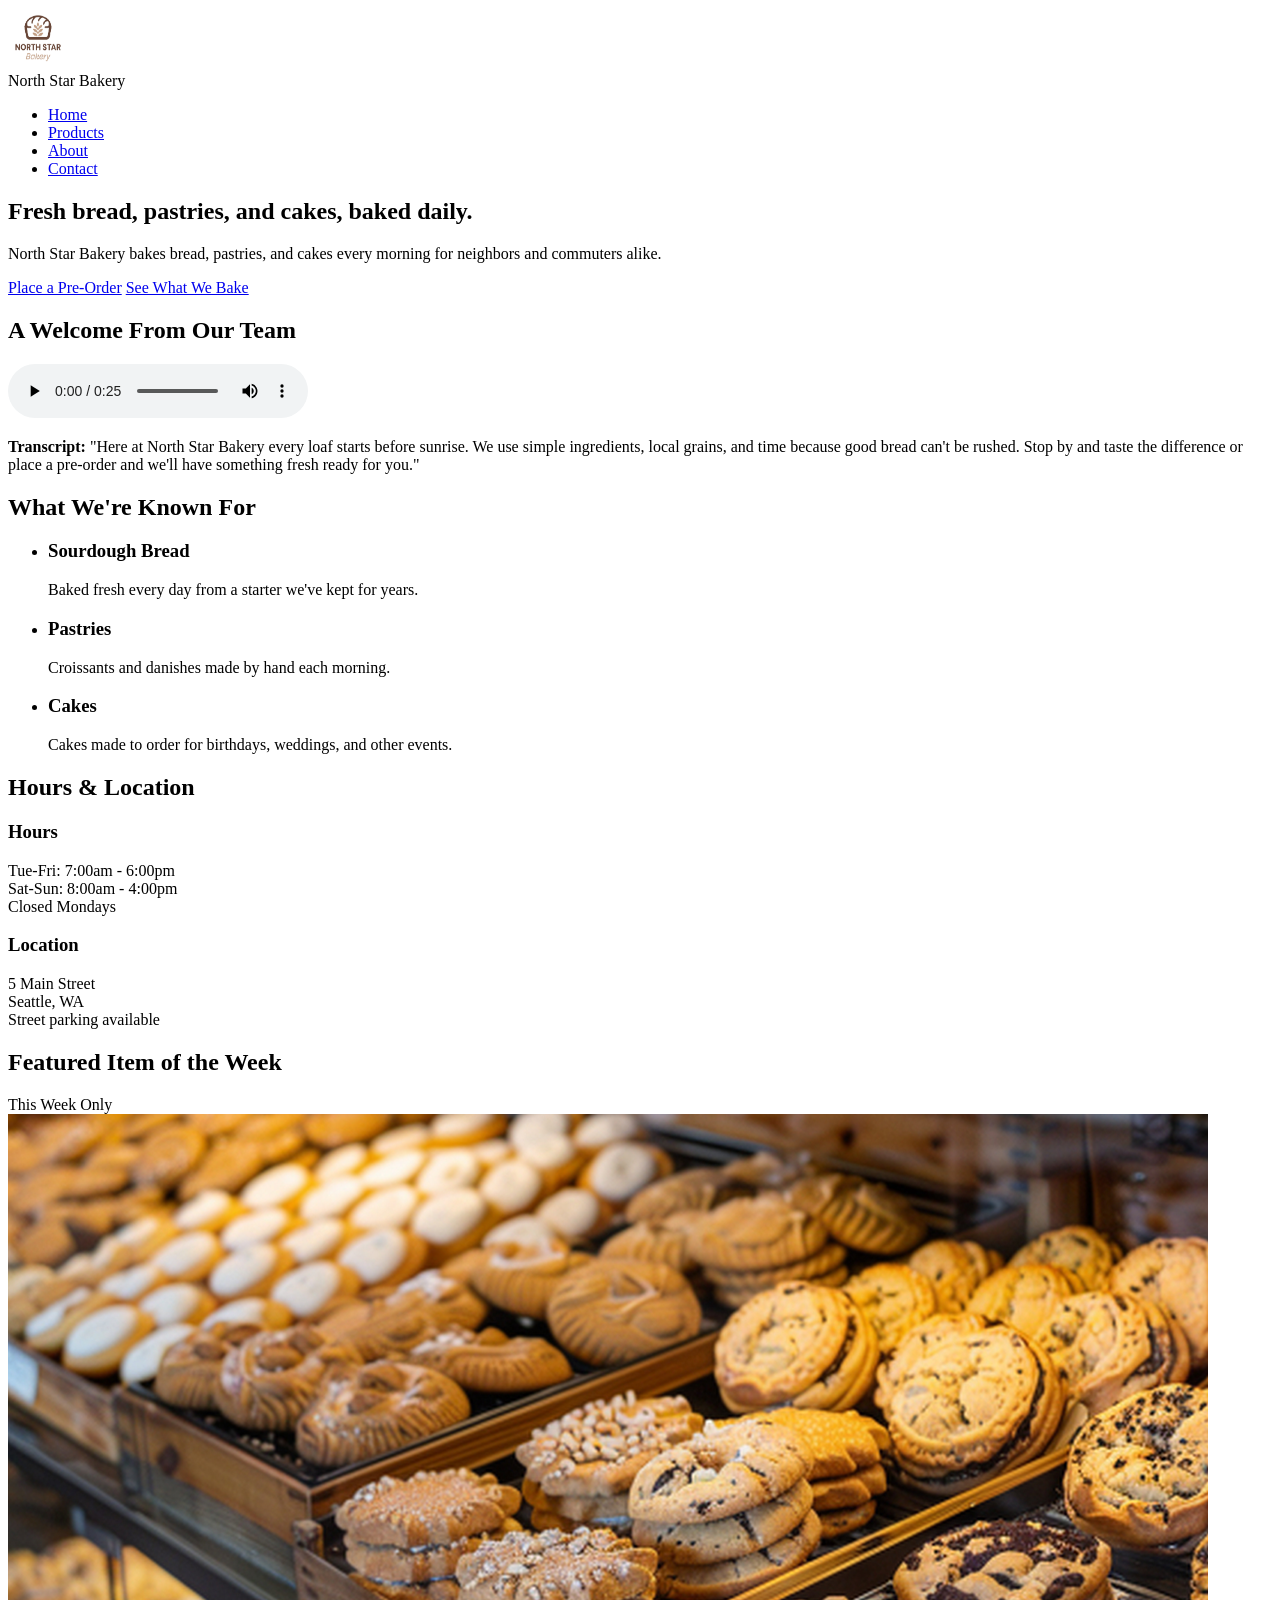
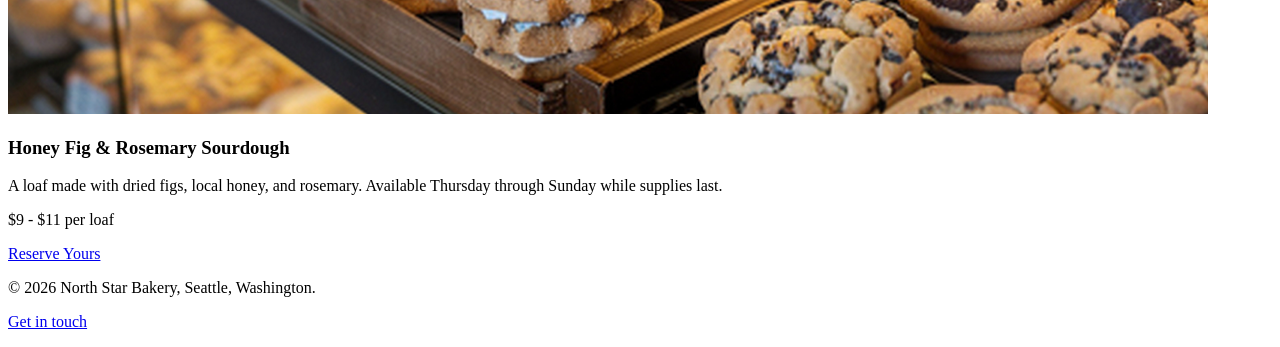
==== web_2_1/index.html @ 94419339 "init;" ====
<!DOCTYPE html>
<html lang="en">

<head>
  <meta charset="UTF-8">
  <meta name="viewport" content="width=device-width, initial-scale=1.0">
  <title>North Star Bakery | Bakery in Seattle, WA</title>
</head>

<body>

  <header>
    <div>
      <img src="assets/bakery-logo_c.png" alt="North Star Bakery logo" width="60" height="60">
      <div>North Star <span>Bakery</span></div>
    </div>
    <nav>
      <ul>
        <li><a href="index.html">Home</a></li>
        <li><a href="products.html">Products</a></li>
        <li><a href="about.html">About</a></li>
        <li><a href="contact.html">Contact</a></li>
      </ul>
    </nav>
  </header>

  <main>

    <section>
      <h1>Fresh bread, pastries, and cakes, baked daily.</h1>
      <p>North Star Bakery bakes bread, pastries, and cakes every morning for neighbors and commuters alike.</p>
      <a href="contact.html">Place a Pre-Order</a>
      <a href="products.html">See What We Bake</a>

      <h2>A Welcome From Our Team</h2>
      <audio controls>
        <source src="assets/bakery-welcome_c.mp3" type="audio/mpeg">
        Your browser doesn't support embedded audio. You can
        <a href="assets/bakery-welcome_c.mp3">download the welcome message</a> instead.
      </audio>
      <p><strong>Transcript:</strong> "Here at North Star Bakery every loaf starts before
        sunrise. We use simple ingredients, local grains, and time because good bread can't be rushed. Stop by
        and taste the difference or place a pre-order and we'll have something fresh ready for you."</p>
    </section>

    <section>
      <h2>What We're Known For</h2>

      <ul>
        <li>
          <h3>Sourdough Bread</h3>
          <p>Baked fresh every day from a starter we've kept for years.</p>
        </li>
        <li>
          <h3>Pastries</h3>
          <p>Croissants and danishes made by hand each morning.</p>
        </li>
        <li>
          <h3>Cakes</h3>
          <p>Cakes made to order for birthdays, weddings, and other events.</p>
        </li>
      </ul>
    </section>

    <section>
      <h2>Hours & Location</h2>
      <div>
        <h3>Hours</h3>
        <p>Tue-Fri: 7:00am - 6:00pm<br>Sat-Sun: 8:00am - 4:00pm<br>Closed Mondays</p>
      </div>
      <div>
        <h3>Location</h3>
        <p>5 Main Street<br>
          Seattle, WA<br>
          Street parking available</p>
      </div>
    </section>

    <section>
      <h2>Featured Item of the Week</h2>
      <div>
        <span>This Week Only</span>
        <picture>
          <source media="(max-width: 640px)" srcset="assets/bakery-feature-small_c.png">
          <img src="assets/bakery-feature-large_c.png" alt="Honey fig and rosemary sourdough loaf" width="1200"
            height="600">
        </picture>
        <h3>Honey Fig & Rosemary Sourdough</h3>
        <p>A loaf made with dried figs, local honey, and rosemary. Available Thursday through Sunday while
          supplies
          last.</p>
        <p>$9 - $11 per loaf</p>
        <a href="contact.html">Reserve Yours</a>
      </div>
    </section>

  </main>

  <footer>
    <p>&copy; 2026 North Star Bakery, Seattle, Washington.</p>
    <p><a href="contact.html">Get in touch</a></p>
  </footer>

</body>

</html>
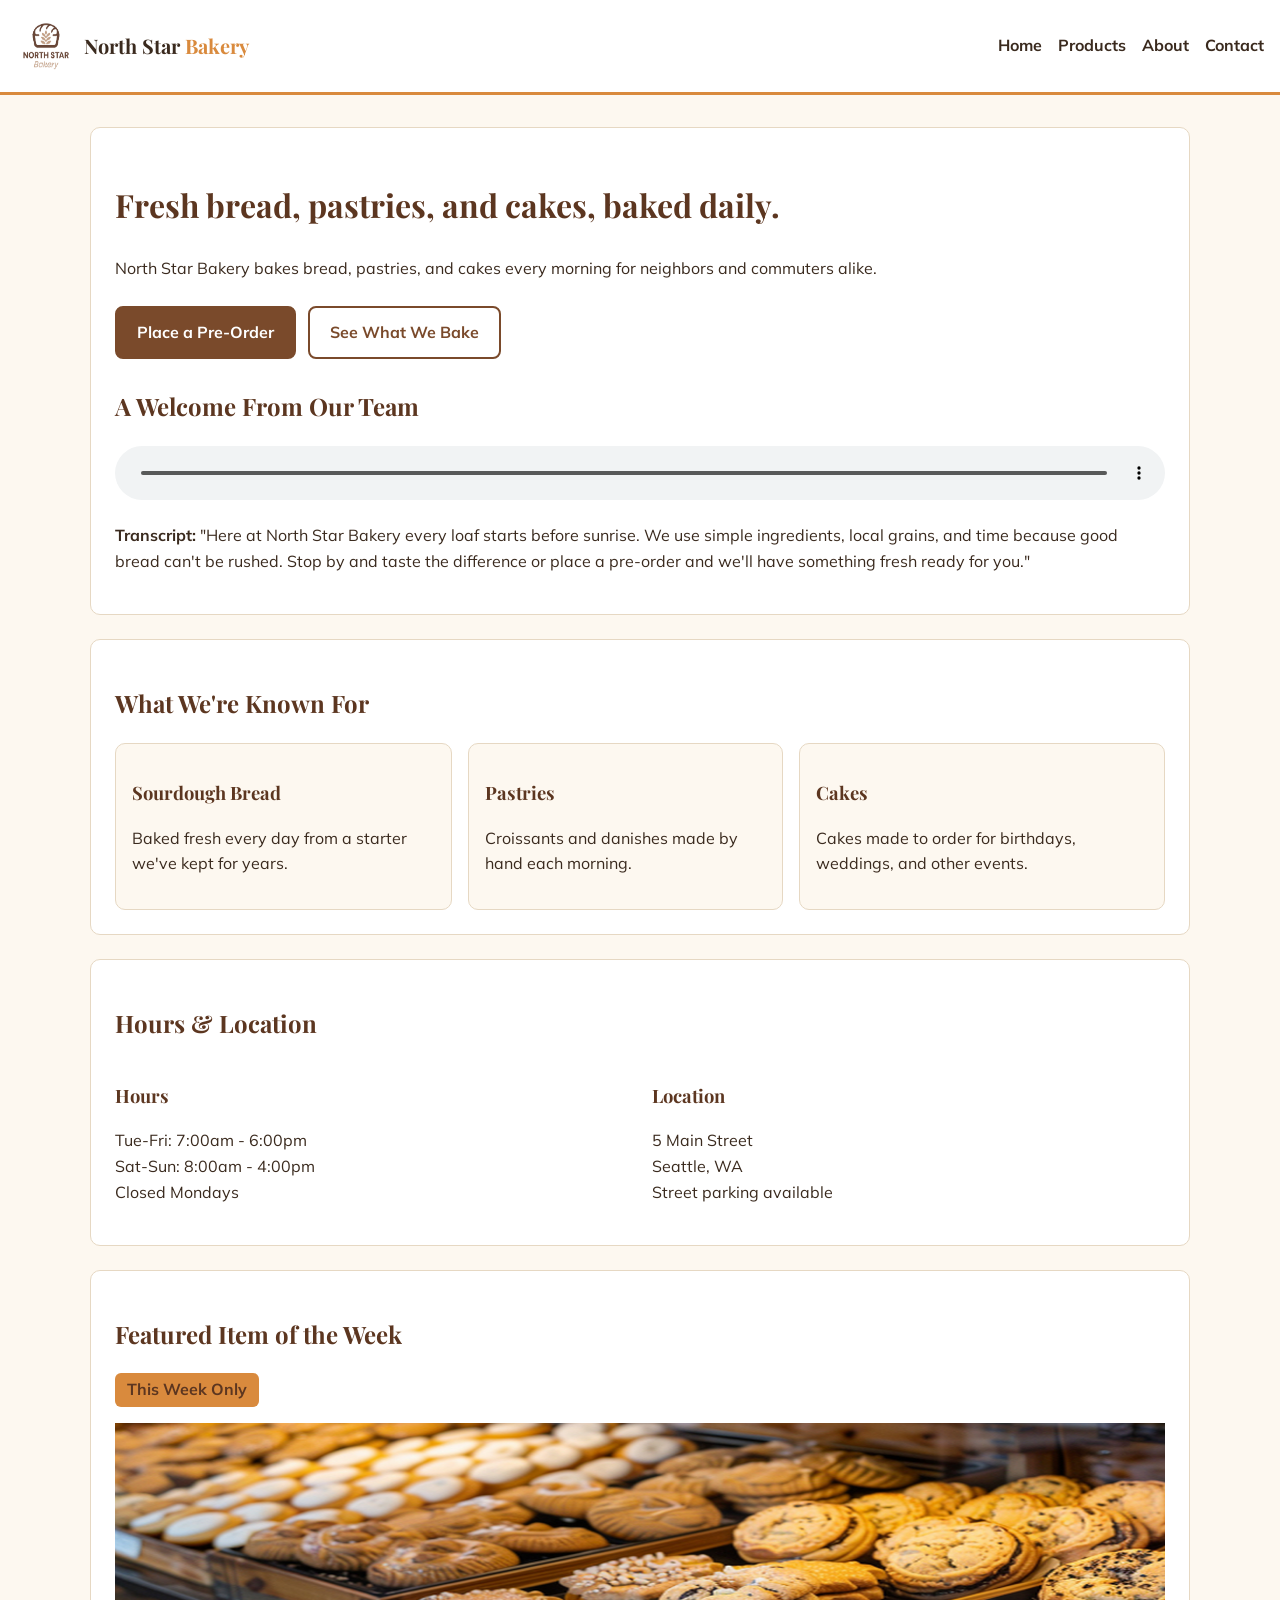
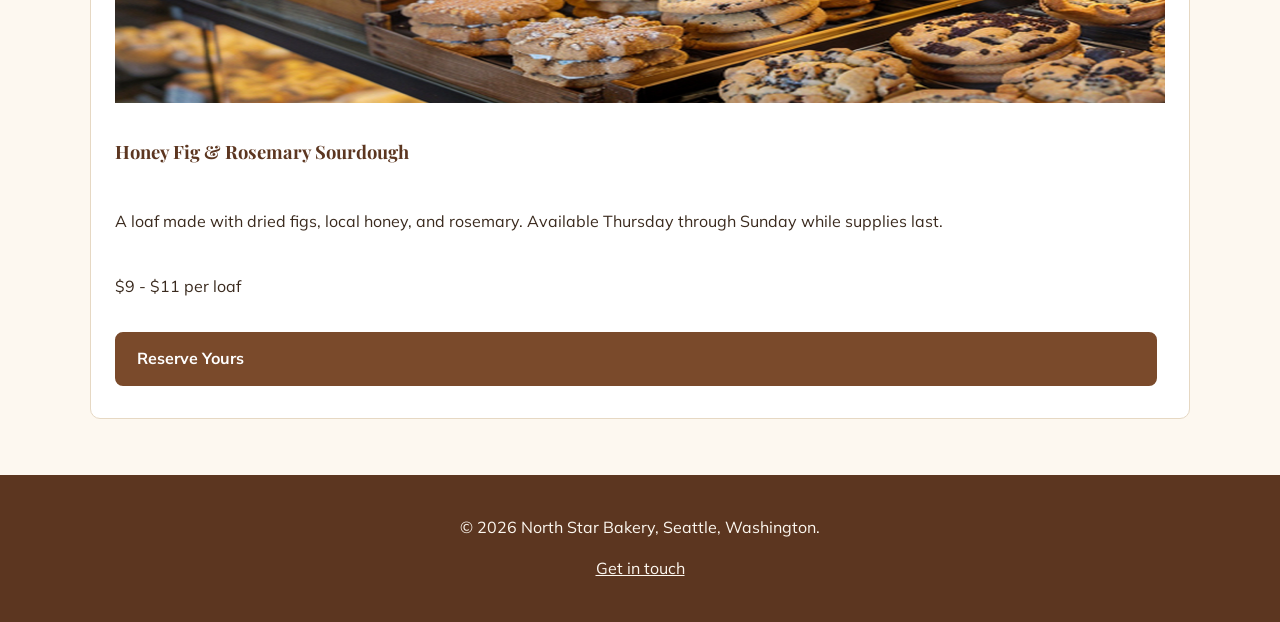
==== commit 87387ca2: "added CSS;" ====
--- a/web_2_1/index.html
+++ b/web_2_1/index.html
@@ -5,6 +5,8 @@
   <meta charset="UTF-8">
   <meta name="viewport" content="width=device-width, initial-scale=1.0">
   <title>North Star Bakery | Bakery in Seattle, WA</title>
+  <link href="https://fonts.googleapis.com/css2?family=Mulish:wght@400;600;700&family=Playfair+Display:wght@600;700&display=swap" rel="stylesheet">
+  <link rel="stylesheet" href="styles.css">
 </head>
 
 <body>
@@ -29,8 +31,8 @@
     <section>
       <h1>Fresh bread, pastries, and cakes, baked daily.</h1>
       <p>North Star Bakery bakes bread, pastries, and cakes every morning for neighbors and commuters alike.</p>
-      <a href="contact.html">Place a Pre-Order</a>
-      <a href="products.html">See What We Bake</a>
+      <a class="btn" href="contact.html">Place a Pre-Order</a>
+      <a class="btn btn-outline" href="products.html">See What We Bake</a>
 
       <h2>A Welcome From Our Team</h2>
       <audio controls>
@@ -64,22 +66,24 @@
 
     <section>
       <h2>Hours & Location</h2>
-      <div>
-        <h3>Hours</h3>
-        <p>Tue-Fri: 7:00am - 6:00pm<br>Sat-Sun: 8:00am - 4:00pm<br>Closed Mondays</p>
-      </div>
-      <div>
-        <h3>Location</h3>
-        <p>5 Main Street<br>
-          Seattle, WA<br>
-          Street parking available</p>
+      <div class="two-col">
+        <div>
+          <h3>Hours</h3>
+          <p>Tue-Fri: 7:00am - 6:00pm<br>Sat-Sun: 8:00am - 4:00pm<br>Closed Mondays</p>
+        </div>
+        <div>
+          <h3>Location</h3>
+          <p>5 Main Street<br>
+            Seattle, WA<br>
+            Street parking available</p>
+        </div>
       </div>
     </section>
 
     <section>
       <h2>Featured Item of the Week</h2>
-      <div>
-        <span>This Week Only</span>
+      <div class="feature-card">
+        <span class="badge">This Week Only</span>
         <picture>
           <source media="(max-width: 640px)" srcset="assets/bakery-feature-small_c.png">
           <img src="assets/bakery-feature-large_c.png" alt="Honey fig and rosemary sourdough loaf" width="1200"
@@ -90,7 +94,7 @@
           supplies
           last.</p>
         <p>$9 - $11 per loaf</p>
-        <a href="contact.html">Reserve Yours</a>
+        <a class="btn" href="contact.html">Reserve Yours</a>
       </div>
     </section>
 
@@ -103,4 +107,4 @@
 
 </body>
 
-</html>+</html>
--- a/web_2_1/styles.css
+++ b/web_2_1/styles.css
@@ -0,0 +1,384 @@
+/* North Star Bakery styles */
+
+/* colors used on this site:
+   background: #fdf8f0 (cream)
+   card background: #ffffff (white)
+   main brown: #7a4a2b
+   dark brown (headings/footer): #5c3620
+   accent orange: #d98a3d
+   text: #3a2a1e
+*/
+
+body {
+  margin: 0;
+  font-family: 'Mulish', Arial, sans-serif;
+  color: #3a2a1e;
+  background-color: #fdf8f0;
+  line-height: 1.6;
+}
+
+img,
+video {
+  max-width: 100%;
+}
+
+audio {
+  width: 100%;
+}
+
+a {
+  color: #7a4a2b;
+}
+
+h1,
+h2,
+h3 {
+  font-family: 'Playfair Display', Georgia, serif;
+  color: #5c3620;
+}
+
+h1 {
+  font-size: 2rem;
+}
+
+h2 {
+  font-size: 1.5rem;
+}
+
+h3 {
+  font-size: 1.15rem;
+}
+
+/* header and nav */
+
+header {
+  display: flex;
+  flex-direction: column;
+  align-items: center;
+  gap: 1rem;
+  padding: 1rem;
+  background-color: #ffffff;
+  border-bottom: 3px solid #d98a3d;
+}
+
+header > div {
+  display: flex;
+  align-items: center;
+  gap: 0.5rem;
+  font-family: 'Playfair Display', Georgia, serif;
+  font-weight: bold;
+  font-size: 1.25rem;
+}
+
+header span {
+  color: #d98a3d;
+}
+
+nav ul {
+  display: flex;
+  flex-wrap: wrap;
+  justify-content: center;
+  gap: 1rem;
+  list-style: none;
+  margin: 0;
+  padding: 0;
+}
+
+nav a {
+  text-decoration: none;
+  font-weight: bold;
+  color: #3a2a1e;
+}
+
+nav a:hover {
+  color: #7a4a2b;
+}
+
+/* page layout */
+
+main {
+  max-width: 1100px;
+  margin: 0 auto;
+  padding: 2rem 1rem;
+}
+
+section,
+main > div {
+  background-color: #ffffff;
+  border: 1px solid #e6d8c3;
+  border-radius: 10px;
+  padding: 1.5rem;
+  margin-bottom: 1.5rem;
+}
+
+/* buttons */
+
+.btn {
+  display: inline-block;
+  background-color: #7a4a2b;
+  color: #ffffff;
+  text-decoration: none;
+  font-weight: bold;
+  padding: 0.75rem 1.25rem;
+  border-radius: 8px;
+  border: 2px solid #7a4a2b;
+  margin: 0.5rem 0.5rem 0.5rem 0;
+}
+
+.btn:hover {
+  background-color: #5c3620;
+  border-color: #5c3620;
+}
+
+.btn-outline {
+  background-color: #ffffff;
+  color: #7a4a2b;
+}
+
+.btn-outline:hover {
+  background-color: #7a4a2b;
+  color: #ffffff;
+}
+
+button[type="submit"] {
+  background-color: #d98a3d;
+  color: #ffffff;
+  font-weight: bold;
+  font-size: 1rem;
+  border: none;
+  border-radius: 8px;
+  padding: 0.75rem 1.5rem;
+  cursor: pointer;
+}
+
+button[type="submit"]:hover {
+  background-color: #7a4a2b;
+}
+
+/* lists as cards, used for "What We're Known For" and "Our Sourcing Philosophy" */
+
+main ul {
+  display: flex;
+  flex-direction: column;
+  gap: 1rem;
+  list-style: none;
+  margin: 0;
+  padding: 0;
+}
+
+main ul li {
+  background-color: #fdf8f0;
+  border: 1px solid #e6d8c3;
+  border-radius: 10px;
+  padding: 1rem;
+}
+
+/* Hours & Location */
+
+.two-col {
+  display: flex;
+  flex-direction: column;
+  gap: 1.5rem;
+}
+
+.two-col > div {
+  flex: 1;
+}
+
+/* Featured item card */
+
+.feature-card {
+  display: flex;
+  flex-direction: column;
+  gap: 0.5rem;
+}
+
+.badge {
+  display: inline-block;
+  align-self: flex-start;
+  background-color: #d98a3d;
+  color: #5c3620;
+  font-weight: bold;
+  padding: 0.25rem 0.75rem;
+  border-radius: 6px;
+  margin-bottom: 0.5rem;
+}
+
+/* Meet the team */
+
+.team-grid {
+  display: flex;
+  flex-direction: column;
+  gap: 1rem;
+}
+
+.team-member {
+  flex: 1;
+  background-color: #fdf8f0;
+  border: 1px solid #e6d8c3;
+  border-radius: 10px;
+  padding: 1rem;
+  text-align: center;
+}
+
+.role {
+  color: #6b5b4d;
+  font-style: italic;
+}
+
+/* Contact page */
+
+.contact-layout {
+  display: flex;
+  flex-direction: column;
+  gap: 1.5rem;
+}
+
+.contact-layout > div {
+  flex: 1;
+}
+
+fieldset {
+  border: 1px solid #e6d8c3;
+  border-radius: 10px;
+  padding: 1rem;
+  margin-bottom: 1.5rem;
+}
+
+legend {
+  font-family: 'Playfair Display', Georgia, serif;
+  font-weight: bold;
+  color: #5c3620;
+  padding: 0 0.5rem;
+}
+
+fieldset label {
+  display: block;
+  font-weight: bold;
+  margin-top: 1rem;
+  margin-bottom: 0.25rem;
+}
+
+input,
+select,
+textarea {
+  width: 100%;
+  box-sizing: border-box;
+  font-family: 'Mulish', Arial, sans-serif;
+  font-size: 1rem;
+  padding: 0.6rem;
+  border: 1px solid #e6d8c3;
+  border-radius: 6px;
+  background-color: #fdf8f0;
+  color: #3a2a1e;
+}
+
+textarea {
+  min-height: 6rem;
+}
+
+/* Products page */
+
+.notice {
+  background-color: #fdf8f0;
+  border: 1px solid #e6d8c3;
+  border-radius: 10px;
+  padding: 1rem;
+  margin: 1rem 0;
+  color: #6b5b4d;
+}
+
+.page-intro img,
+.feature-card img,
+figure img {
+  max-height: 280px;
+  width: 100%;
+}
+
+figcaption {
+  font-style: italic;
+  color: #6b5b4d;
+  margin-top: 0.5rem;
+}
+
+.product-category {
+  padding: 0;
+  border: none;
+  background: none;
+}
+
+.product-category + .product-category {
+  margin-top: 2rem;
+}
+
+.product-grid {
+  display: flex;
+  flex-direction: column;
+  gap: 1rem;
+  margin-top: 1rem;
+}
+
+.product-card {
+  flex: 1;
+  background-color: #fdf8f0;
+  border: 1px solid #e6d8c3;
+  border-radius: 10px;
+  padding: 1rem;
+}
+
+.price {
+  color: #5c3620;
+  font-weight: bold;
+}
+
+.page-intro,
+.cta-banner {
+  text-align: center;
+}
+
+/* footer */
+
+footer {
+  text-align: center;
+  padding: 1.5rem 1rem;
+  background-color: #5c3620;
+  color: #fdf8f0;
+}
+
+footer a {
+  color: #fdf8f0;
+}
+
+/* larger screens */
+
+@media (min-width: 700px) {
+  header {
+    flex-direction: row;
+    justify-content: space-between;
+  }
+
+  main ul {
+    flex-direction: row;
+  }
+
+  .two-col {
+    flex-direction: row;
+  }
+
+  .team-grid {
+    flex-direction: row;
+  }
+
+  .contact-layout {
+    flex-direction: row;
+  }
+
+  .product-grid {
+    flex-direction: row;
+    flex-wrap: wrap;
+  }
+
+  .product-card {
+    flex: 1 1 45%;
+  }
+}
